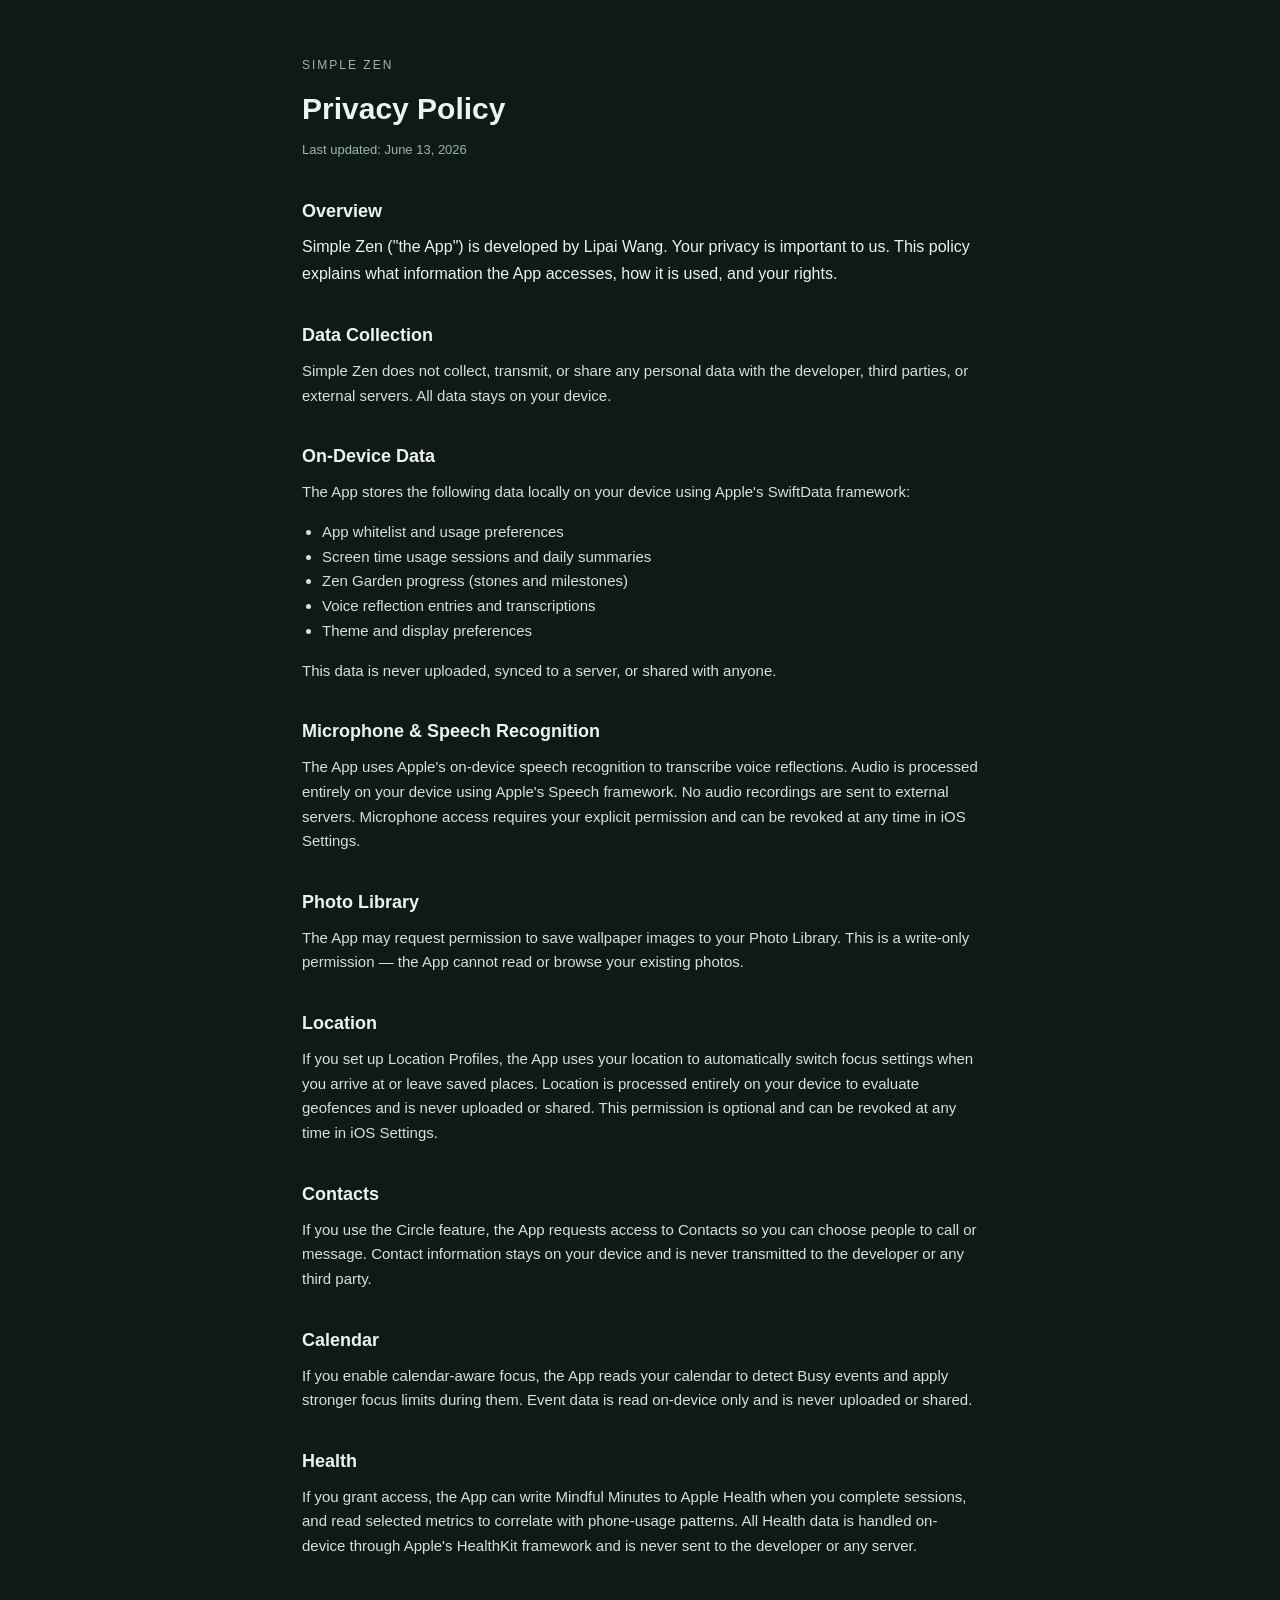
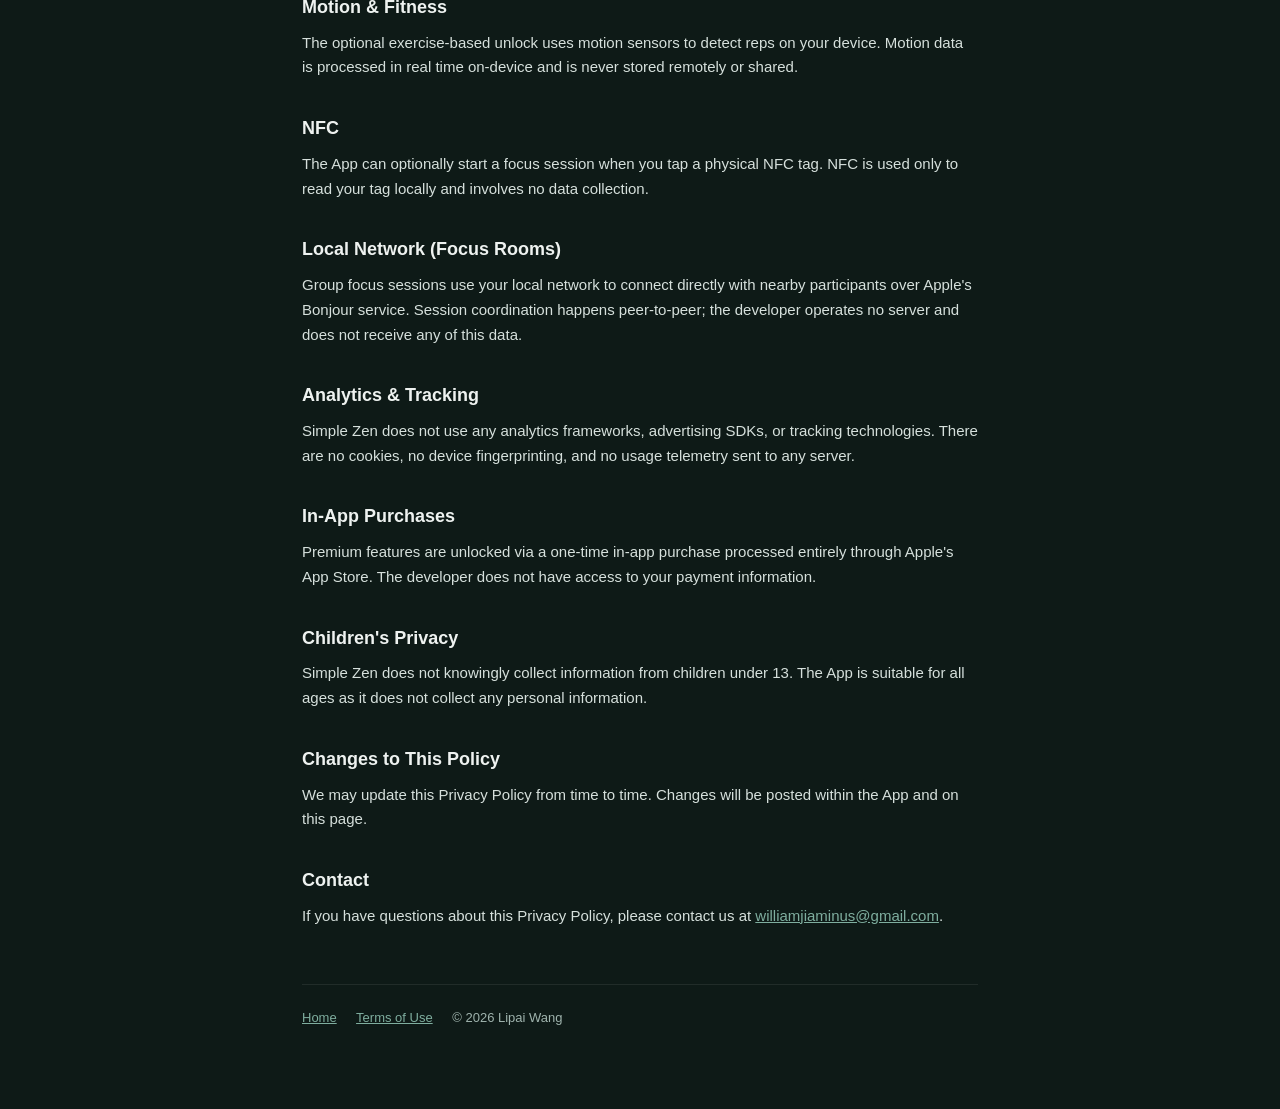
==== privacy.html @ 5aeed4de "feat: add home, privacy policy, and terms of use pages The App Store listing and in-app links point " ====
<!DOCTYPE html>
<html lang="en">
<head>
  <meta charset="UTF-8" />
  <meta name="viewport" content="width=device-width, initial-scale=1.0" />
  <title>Privacy Policy — Simple Zen</title>
  <meta name="description" content="Privacy Policy for Simple Zen, a minimalist iOS launcher for digital wellbeing. Simple Zen collects no personal data; everything stays on your device." />
  <style>
    :root {
      --bg: #0e1a17;
      --panel: #122420;
      --ink: #eef2f0;
      --muted: #9fb3ad;
      --sage: #7fae9f;
      --line: rgba(255,255,255,0.08);
    }
    * { box-sizing: border-box; }
    body {
      margin: 0;
      background: var(--bg);
      color: var(--ink);
      font-family: -apple-system, BlinkMacSystemFont, "Segoe UI", Roboto, Helvetica, Arial, sans-serif;
      line-height: 1.65;
      -webkit-font-smoothing: antialiased;
    }
    .wrap { max-width: 720px; margin: 0 auto; padding: 56px 22px 80px; }
    a { color: var(--sage); }
    .eyebrow { font-size: 12px; letter-spacing: 2px; text-transform: uppercase; color: var(--muted); margin: 0 0 8px; }
    h1 { font-size: 30px; font-weight: 600; margin: 0 0 6px; }
    .updated { color: var(--muted); font-size: 13px; margin: 0 0 36px; }
    h2 { font-size: 18px; font-weight: 600; margin: 34px 0 8px; }
    p { color: #d6e0dc; font-size: 15px; margin: 0 0 12px; }
    .lead { font-size: 16px; color: var(--ink); }
    ul { color: #d6e0dc; font-size: 15px; padding-left: 20px; }
    .footer { margin-top: 56px; padding-top: 22px; border-top: 1px solid var(--line); color: var(--muted); font-size: 13px; }
    .footer a { margin-right: 16px; }
  </style>
</head>
<body>
  <main class="wrap">
    <p class="eyebrow">Simple Zen</p>
    <h1>Privacy Policy</h1>
    <p class="updated">Last updated: June 13, 2026</p>

    <h2>Overview</h2>
    <p class="lead">Simple Zen ("the App") is developed by Lipai Wang. Your privacy is important to us. This policy explains what information the App accesses, how it is used, and your rights.</p>

    <h2>Data Collection</h2>
    <p>Simple Zen does not collect, transmit, or share any personal data with the developer, third parties, or external servers. All data stays on your device.</p>

    <h2>On-Device Data</h2>
    <p>The App stores the following data locally on your device using Apple's SwiftData framework:</p>
    <ul>
      <li>App whitelist and usage preferences</li>
      <li>Screen time usage sessions and daily summaries</li>
      <li>Zen Garden progress (stones and milestones)</li>
      <li>Voice reflection entries and transcriptions</li>
      <li>Theme and display preferences</li>
    </ul>
    <p>This data is never uploaded, synced to a server, or shared with anyone.</p>

    <h2>Microphone &amp; Speech Recognition</h2>
    <p>The App uses Apple's on-device speech recognition to transcribe voice reflections. Audio is processed entirely on your device using Apple's Speech framework. No audio recordings are sent to external servers. Microphone access requires your explicit permission and can be revoked at any time in iOS Settings.</p>

    <h2>Photo Library</h2>
    <p>The App may request permission to save wallpaper images to your Photo Library. This is a write-only permission — the App cannot read or browse your existing photos.</p>

    <h2>Location</h2>
    <p>If you set up Location Profiles, the App uses your location to automatically switch focus settings when you arrive at or leave saved places. Location is processed entirely on your device to evaluate geofences and is never uploaded or shared. This permission is optional and can be revoked at any time in iOS Settings.</p>

    <h2>Contacts</h2>
    <p>If you use the Circle feature, the App requests access to Contacts so you can choose people to call or message. Contact information stays on your device and is never transmitted to the developer or any third party.</p>

    <h2>Calendar</h2>
    <p>If you enable calendar-aware focus, the App reads your calendar to detect Busy events and apply stronger focus limits during them. Event data is read on-device only and is never uploaded or shared.</p>

    <h2>Health</h2>
    <p>If you grant access, the App can write Mindful Minutes to Apple Health when you complete sessions, and read selected metrics to correlate with phone-usage patterns. All Health data is handled on-device through Apple's HealthKit framework and is never sent to the developer or any server.</p>

    <h2>Motion &amp; Fitness</h2>
    <p>The optional exercise-based unlock uses motion sensors to detect reps on your device. Motion data is processed in real time on-device and is never stored remotely or shared.</p>

    <h2>NFC</h2>
    <p>The App can optionally start a focus session when you tap a physical NFC tag. NFC is used only to read your tag locally and involves no data collection.</p>

    <h2>Local Network (Focus Rooms)</h2>
    <p>Group focus sessions use your local network to connect directly with nearby participants over Apple's Bonjour service. Session coordination happens peer-to-peer; the developer operates no server and does not receive any of this data.</p>

    <h2>Analytics &amp; Tracking</h2>
    <p>Simple Zen does not use any analytics frameworks, advertising SDKs, or tracking technologies. There are no cookies, no device fingerprinting, and no usage telemetry sent to any server.</p>

    <h2>In-App Purchases</h2>
    <p>Premium features are unlocked via a one-time in-app purchase processed entirely through Apple's App Store. The developer does not have access to your payment information.</p>

    <h2>Children's Privacy</h2>
    <p>Simple Zen does not knowingly collect information from children under 13. The App is suitable for all ages as it does not collect any personal information.</p>

    <h2>Changes to This Policy</h2>
    <p>We may update this Privacy Policy from time to time. Changes will be posted within the App and on this page.</p>

    <h2>Contact</h2>
    <p>If you have questions about this Privacy Policy, please contact us at <a href="mailto:williamjiaminus@gmail.com">williamjiaminus@gmail.com</a>.</p>

    <div class="footer">
      <a href="./index.html">Home</a>
      <a href="./terms.html">Terms of Use</a>
      <span>© 2026 Lipai Wang</span>
    </div>
  </main>
</body>
</html>
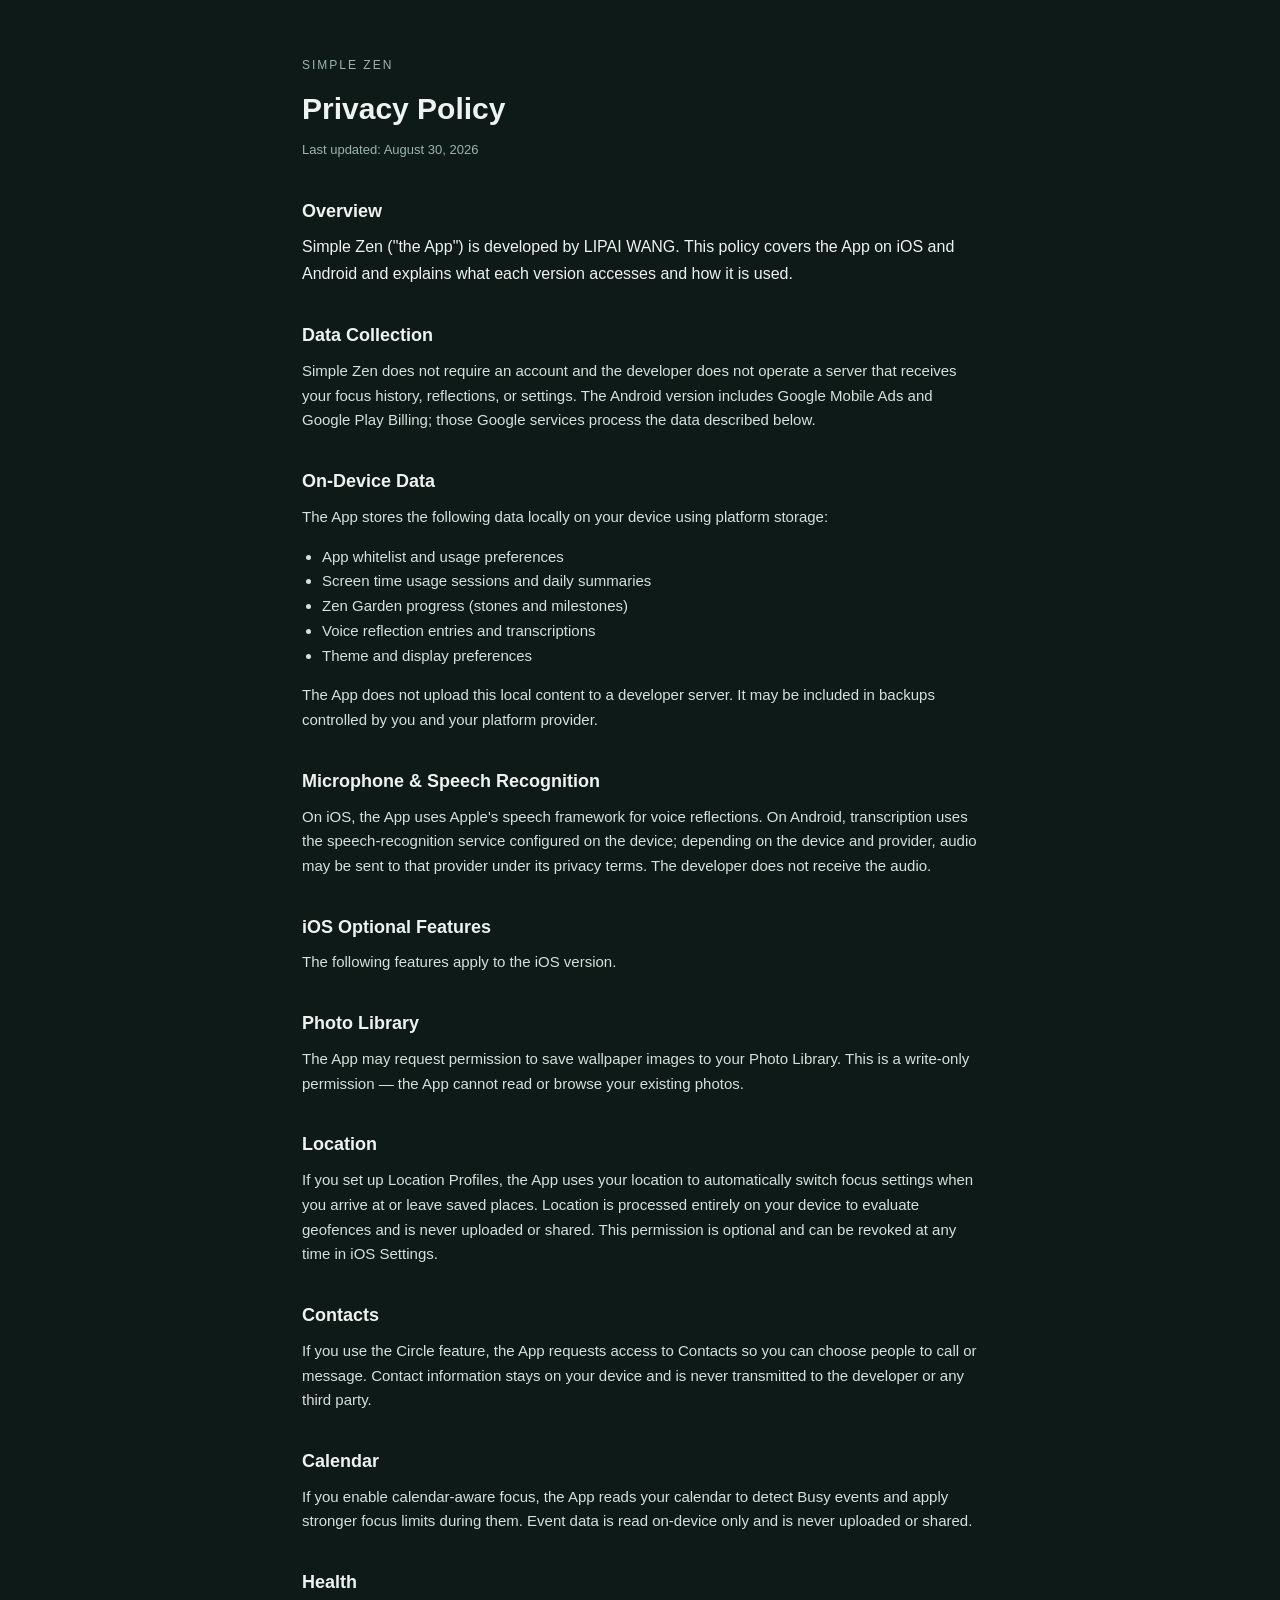
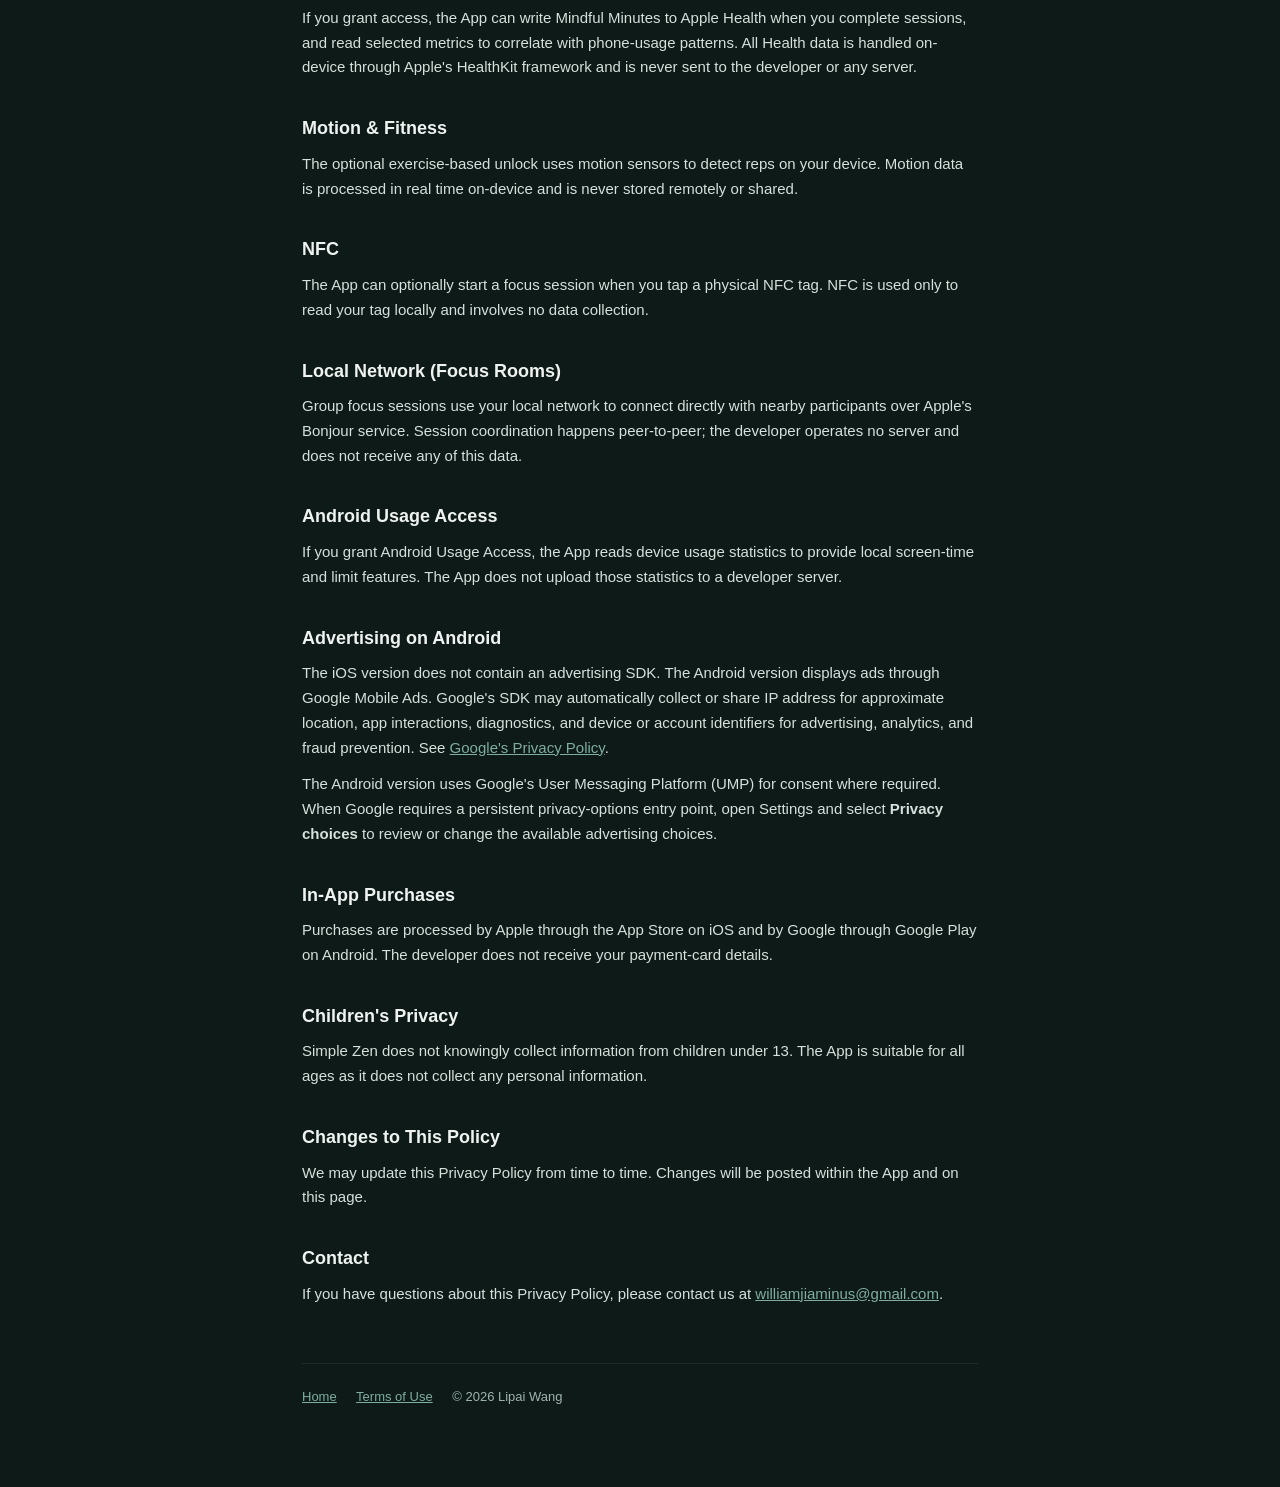
==== commit 83efc0d4: "Cover_iOS_and_Android_in_privacy_policy" ====
--- a/privacy.html
+++ b/privacy.html
@@ -4,7 +4,7 @@
   <meta charset="UTF-8" />
   <meta name="viewport" content="width=device-width, initial-scale=1.0" />
   <title>Privacy Policy — Simple Zen</title>
-  <meta name="description" content="Privacy Policy for Simple Zen, a minimalist iOS launcher for digital wellbeing. Simple Zen collects no personal data; everything stays on your device." />
+  <meta name="description" content="Privacy Policy for the iOS and Android versions of Simple Zen." />
   <style>
     :root {
       --bg: #0e1a17;
@@ -40,16 +40,16 @@
   <main class="wrap">
     <p class="eyebrow">Simple Zen</p>
     <h1>Privacy Policy</h1>
-    <p class="updated">Last updated: June 13, 2026</p>
+    <p class="updated">Last updated: August 30, 2026</p>
 
     <h2>Overview</h2>
-    <p class="lead">Simple Zen ("the App") is developed by Lipai Wang. Your privacy is important to us. This policy explains what information the App accesses, how it is used, and your rights.</p>
+    <p class="lead">Simple Zen ("the App") is developed by LIPAI WANG. This policy covers the App on iOS and Android and explains what each version accesses and how it is used.</p>
 
     <h2>Data Collection</h2>
-    <p>Simple Zen does not collect, transmit, or share any personal data with the developer, third parties, or external servers. All data stays on your device.</p>
+    <p>Simple Zen does not require an account and the developer does not operate a server that receives your focus history, reflections, or settings. The Android version includes Google Mobile Ads and Google Play Billing; those Google services process the data described below.</p>
 
     <h2>On-Device Data</h2>
-    <p>The App stores the following data locally on your device using Apple's SwiftData framework:</p>
+    <p>The App stores the following data locally on your device using platform storage:</p>
     <ul>
       <li>App whitelist and usage preferences</li>
       <li>Screen time usage sessions and daily summaries</li>
@@ -57,10 +57,13 @@
       <li>Voice reflection entries and transcriptions</li>
       <li>Theme and display preferences</li>
     </ul>
-    <p>This data is never uploaded, synced to a server, or shared with anyone.</p>
+    <p>The App does not upload this local content to a developer server. It may be included in backups controlled by you and your platform provider.</p>
 
     <h2>Microphone &amp; Speech Recognition</h2>
-    <p>The App uses Apple's on-device speech recognition to transcribe voice reflections. Audio is processed entirely on your device using Apple's Speech framework. No audio recordings are sent to external servers. Microphone access requires your explicit permission and can be revoked at any time in iOS Settings.</p>
+    <p>On iOS, the App uses Apple's speech framework for voice reflections. On Android, transcription uses the speech-recognition service configured on the device; depending on the device and provider, audio may be sent to that provider under its privacy terms. The developer does not receive the audio.</p>
+
+    <h2>iOS Optional Features</h2>
+    <p>The following features apply to the iOS version.</p>
 
     <h2>Photo Library</h2>
     <p>The App may request permission to save wallpaper images to your Photo Library. This is a write-only permission — the App cannot read or browse your existing photos.</p>
@@ -86,11 +89,15 @@
     <h2>Local Network (Focus Rooms)</h2>
     <p>Group focus sessions use your local network to connect directly with nearby participants over Apple's Bonjour service. Session coordination happens peer-to-peer; the developer operates no server and does not receive any of this data.</p>
 
-    <h2>Analytics &amp; Tracking</h2>
-    <p>Simple Zen does not use any analytics frameworks, advertising SDKs, or tracking technologies. There are no cookies, no device fingerprinting, and no usage telemetry sent to any server.</p>
+    <h2>Android Usage Access</h2>
+    <p>If you grant Android Usage Access, the App reads device usage statistics to provide local screen-time and limit features. The App does not upload those statistics to a developer server.</p>
+
+    <h2>Advertising on Android</h2>
+    <p>The iOS version does not contain an advertising SDK. The Android version displays ads through Google Mobile Ads. Google's SDK may automatically collect or share IP address for approximate location, app interactions, diagnostics, and device or account identifiers for advertising, analytics, and fraud prevention. See <a href="https://policies.google.com/privacy">Google's Privacy Policy</a>.</p>
+    <p>The Android version uses Google's User Messaging Platform (UMP) for consent where required. When Google requires a persistent privacy-options entry point, open Settings and select <strong>Privacy choices</strong> to review or change the available advertising choices.</p>
 
     <h2>In-App Purchases</h2>
-    <p>Premium features are unlocked via a one-time in-app purchase processed entirely through Apple's App Store. The developer does not have access to your payment information.</p>
+    <p>Purchases are processed by Apple through the App Store on iOS and by Google through Google Play on Android. The developer does not receive your payment-card details.</p>
 
     <h2>Children's Privacy</h2>
     <p>Simple Zen does not knowingly collect information from children under 13. The App is suitable for all ages as it does not collect any personal information.</p>
